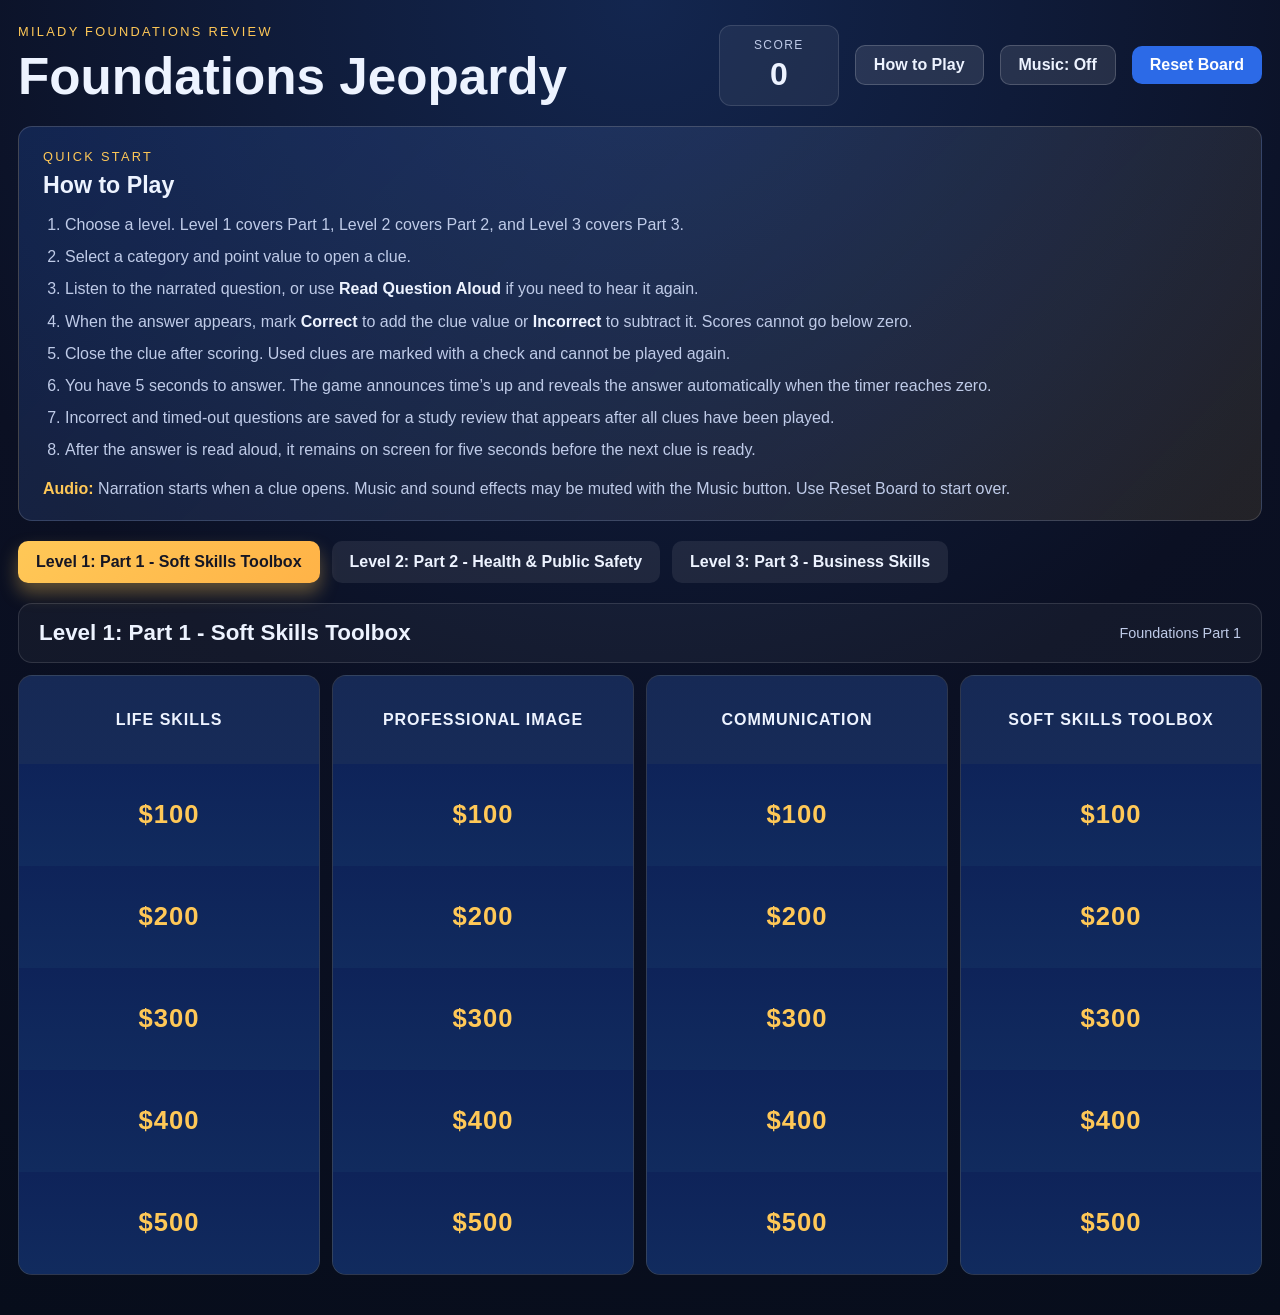
==== index.html @ 56537170 "Add files via upload" ====
<!DOCTYPE html>
<html lang="en">
  <head>
    <meta charset="UTF-8" />
    <meta name="viewport" content="width=device-width, initial-scale=1.0" />
    <title>Foundations Jeopardy</title>
    <link rel="stylesheet" href="style.css" />
  </head>
  <body>
    <div class="app-shell">
      <header class="topbar">
        <div>
          <p class="eyebrow">Milady Foundations Review</p>
          <h1>Foundations Jeopardy</h1>
        </div>
        <div class="scoreboard">
          <div class="score-box">
            <span>Score</span>
            <strong id="score">0</strong>
          </div>
          <button id="instructions-toggle" class="instructions-btn" aria-expanded="true" aria-controls="instructions-panel">
            How to Play
          </button>
          <button id="music-toggle" class="instructions-btn" aria-pressed="false">Music: Off</button>
          <button id="reset-game" class="reset-btn">Reset Board</button>
        </div>
      </header>

      <section id="instructions-panel" class="instructions-panel" aria-labelledby="instructions-title">
        <div>
          <p class="eyebrow">Quick start</p>
          <h2 id="instructions-title">How to Play</h2>
          <ol>
            <li>Choose a level. Level 1 covers Part 1, Level 2 covers Part 2, and Level 3 covers Part 3.</li>
            <li>Select a category and point value to open a clue.</li>
            <li>Listen to the narrated question, or use <strong>Read Question Aloud</strong> if you need to hear it again.</li>
            <li>When the answer appears, mark <strong>Correct</strong> to add the clue value or <strong>Incorrect</strong> to subtract it. Scores cannot go below zero.</li>
            <li>Close the clue after scoring. Used clues are marked with a check and cannot be played again.</li>
            <li>You have 5 seconds to answer. The game announces time’s up and reveals the answer automatically when the timer reaches zero.</li>
            <li>Incorrect and timed-out questions are saved for a study review that appears after all clues have been played.</li>
            <li>After the answer is read aloud, it remains on screen for five seconds before the next clue is ready.</li>
          </ol>
          <p class="instructions-note"><strong>Audio:</strong> Narration starts when a clue opens. Music and sound effects may be muted with the Music button. Use Reset Board to start over.</p>
        </div>
      </section>

      <nav class="level-tabs" id="level-tabs" aria-label="Game levels"></nav>

      <main id="game-board" class="game-board" aria-live="polite"></main>
      <section id="review-panel" class="review-panel hidden" aria-labelledby="review-title"></section>
    </div>

    <div id="clue-modal" class="modal hidden" role="dialog" aria-modal="true" aria-labelledby="modal-title">
      <div class="modal-card">
        <button id="close-modal" class="close-modal" aria-label="Close clue">×</button>
        <p id="modal-level" class="modal-level"></p>
        <h2 id="modal-title">Question</h2>
        <div class="timer-row">
          <span>Time to answer</span>
          <strong id="timer">5</strong>
          <span>seconds</span>
        </div>
        <div id="modal-body" class="modal-body"></div>
        <button id="read-question" class="secondary-btn" type="button">Read Question Aloud</button>
        <div id="answer-controls" class="modal-actions hidden">
          <button id="show-answer" class="primary-btn">Reveal Answer</button>
          <button id="mark-correct" class="success-btn">Correct</button>
          <button id="mark-incorrect" class="danger-btn">Incorrect</button>
        </div>
        <div id="answer-box" class="answer-box hidden"></div>
      </div>
    </div>

    <script src="script.js"></script>
  </body>
</html>
---- style.css ----
:root {
  --bg: #0b1023;
  --panel: #111b35;
  --panel-2: #172949;
  --primary: #2c6ae7;
  --accent: #ffc857;
  --danger: #f45558;
  --success: #2ec27e;
  --text: #edf3ff;
  --muted: #bfcbe8;
  --board-dark: #091225;
  --shadow: rgba(9, 18, 37, 0.4);
}

* {
  box-sizing: border-box;
}

body {
  margin: 0;
  font-family: Arial, Helvetica, sans-serif;
  background: radial-gradient(circle at top, #13264f 0%, var(--bg) 52%, #070d1b 100%);
  color: var(--text);
}

button {
  font: inherit;
}

.app-shell {
  max-width: 1400px;
  margin: 0 auto;
  padding: 24px 18px 40px;
}

.topbar {
  display: flex;
  justify-content: space-between;
  align-items: center;
  gap: 20px;
  margin-bottom: 20px;
}

.eyebrow {
  margin: 0 0 8px;
  font-size: 0.8rem;
  letter-spacing: 0.18em;
  text-transform: uppercase;
  color: var(--accent);
}

h1 {
  margin: 0;
  font-size: clamp(2rem, 4vw, 3.5rem);
}

.scoreboard {
  display: flex;
  align-items: center;
  gap: 16px;
}

.score-box {
  padding: 12px 18px;
  background: rgba(255, 255, 255, 0.06);
  border: 1px solid rgba(255, 255, 255, 0.12);
  border-radius: 12px;
  min-width: 120px;
  text-align: center;
}

.score-box span {
  display: block;
  font-size: 0.75rem;
  letter-spacing: 0.12em;
  text-transform: uppercase;
  color: var(--muted);
}

.score-box strong {
  display: block;
  font-size: 2rem;
  margin-top: 4px;
}

.reset-btn,
.primary-btn,
.success-btn,
.danger-btn,
.instructions-btn,
.level-tab {
  border: none;
  border-radius: 10px;
  cursor: pointer;
  transition: transform 0.15s ease, filter 0.15s ease;
}

.reset-btn,
.primary-btn,
.success-btn,
.danger-btn,
.instructions-btn {
  padding: 10px 18px;
  font-weight: 700;
}

.reset-btn,
.primary-btn {
  background: var(--primary);
  color: white;
}

.instructions-btn {
  background: rgba(255, 255, 255, 0.1);
  border: 1px solid rgba(255, 255, 255, 0.18);
  color: var(--text);
}

.success-btn {
  background: var(--success);
  color: white;
}

.danger-btn {
  background: var(--danger);
  color: white;
}

.instructions-panel {
  margin: 0 0 20px;
  padding: 22px 24px;
  background: linear-gradient(135deg, rgba(44, 106, 231, 0.2), rgba(255, 200, 87, 0.1));
  border: 1px solid rgba(255, 255, 255, 0.15);
  border-radius: 14px;
}

.instructions-panel.hidden {
  display: none;
}

.instructions-panel h2 {
  margin: 0 0 12px;
  font-size: 1.45rem;
}

.instructions-panel ol {
  margin: 0;
  padding-left: 22px;
  color: var(--muted);
  line-height: 1.7;
}

.instructions-panel li + li {
  margin-top: 5px;
}

.instructions-panel strong {
  color: var(--text);
}

.instructions-note {
  margin: 16px 0 0;
  color: var(--muted);
}

.instructions-note strong {
  color: var(--accent);
}

.level-tabs {
  display: flex;
  gap: 12px;
  flex-wrap: wrap;
  margin-bottom: 20px;
}

.level-tab {
  background: rgba(255, 255, 255, 0.08);
  color: var(--text);
  padding: 12px 18px;
  font-weight: 700;
  min-width: 180px;
}

.level-tab.active {
  background: linear-gradient(135deg, var(--accent), #ffb347);
  color: #151624;
  box-shadow: 0 10px 18px rgba(255, 200, 87, 0.35);
}

.game-board {
  display: grid;
  gap: 12px;
}

.review-panel {
  margin-top: 24px;
  padding: 24px;
  background: linear-gradient(135deg, rgba(244, 85, 88, 0.12), rgba(255, 200, 87, 0.08));
  border: 1px solid rgba(255, 200, 87, 0.3);
  border-radius: 14px;
}

.review-panel.hidden {
  display: none;
}

.review-panel h2 {
  margin: 0 0 8px;
}

.review-intro {
  margin: 0 0 18px;
  color: var(--muted);
}

.review-list {
  display: grid;
  gap: 12px;
}

.review-card {
  padding: 16px;
  background: rgba(9, 18, 37, 0.55);
  border: 1px solid rgba(255, 255, 255, 0.12);
  border-radius: 10px;
  line-height: 1.55;
}

.review-card p {
  margin: 10px 0 0;
}

.review-card-heading {
  display: flex;
  justify-content: space-between;
  gap: 12px;
  align-items: center;
  color: var(--accent);
  font-size: 0.85rem;
  font-weight: 700;
  text-transform: uppercase;
}

.read-review-btn {
  border: 1px solid rgba(255, 255, 255, 0.2);
  border-radius: 8px;
  padding: 6px 10px;
  background: rgba(255, 255, 255, 0.08);
  color: var(--text);
  cursor: pointer;
  text-transform: none;
}

.review-answer {
  color: #dffbf0;
}

.level-header {
  background: rgba(255, 255, 255, 0.04);
  border: 1px solid rgba(255, 255, 255, 0.12);
  border-radius: 14px;
  padding: 16px 20px;
  display: flex;
  justify-content: space-between;
  align-items: center;
  gap: 12px;
}

.level-header h2 {
  margin: 0;
  font-size: 1.4rem;
}

.level-header span {
  color: var(--muted);
  font-size: 0.9rem;
}

.board-grid {
  display: grid;
  grid-template-columns: repeat(4, minmax(160px, 1fr));
  gap: 12px;
}

.category {
  background: linear-gradient(180deg, var(--panel) 0%, var(--panel-2) 100%);
  border-radius: 14px;
  border: 1px solid rgba(255, 255, 255, 0.12);
  overflow: hidden;
  min-height: 160px;
}

.category-header {
  background: rgba(44, 106, 231, 0.18);
  color: var(--text);
  font-weight: 800;
  text-align: center;
  padding: 18px 10px;
  min-height: 88px;
  display: flex;
  align-items: center;
  justify-content: center;
  text-transform: uppercase;
  letter-spacing: 0.06em;
}

.clue {
  display: flex;
  align-items: center;
  justify-content: center;
  width: 100%;
  background: linear-gradient(180deg, #0e2359 0%, #112b5e 100%);
  border: 0;
  color: var(--accent);
  font-weight: 900;
  font-size: clamp(1.3rem, 2vw, 2rem);
  letter-spacing: 0.04em;
  min-height: 102px;
  padding: 16px;
  cursor: pointer;
}

.clue.used {
  background: rgba(255, 255, 255, 0.08);
  color: rgba(255, 255, 255, 0.38);
  cursor: not-allowed;
}

.clue:hover:not(.used),
.primary-btn:hover,
.success-btn:hover,
.danger-btn:hover,
.reset-btn:hover,
.instructions-btn:hover,
.level-tab:hover {
  filter: brightness(1.08);
  transform: translateY(-1px);
}

.modal {
  position: fixed;
  inset: 0;
  background: rgba(3, 7, 18, 0.7);
  display: flex;
  align-items: center;
  justify-content: center;
  padding: 20px;
}

.modal.hidden,
.answer-box.hidden,
.modal-actions.hidden {
  display: none;
}

.modal-card {
  position: relative;
  width: min(720px, 100%);
  background: linear-gradient(180deg, #101d3a 0%, #0d1830 100%);
  border: 1px solid rgba(255, 255, 255, 0.15);
  border-radius: 18px;
  padding: 32px 28px 24px;
  box-shadow: 0 24px 48px var(--shadow);
}

.close-modal {
  position: absolute;
  top: 12px;
  right: 16px;
  background: transparent;
  border: none;
  font-size: 2rem;
  color: white;
  cursor: pointer;
}

.modal-level {
  margin: 0 0 18px;
  color: var(--accent);
  text-transform: uppercase;
  letter-spacing: 0.12em;
  font-size: 0.8rem;
  font-weight: 700;
}

.timer-row {
  display: inline-flex;
  align-items: center;
  gap: 6px;
  margin-bottom: 16px;
  padding: 8px 12px;
  border: 1px solid rgba(255, 200, 87, 0.35);
  border-radius: 999px;
  color: var(--muted);
  font-size: 0.9rem;
}

.timer-row strong {
  min-width: 2ch;
  color: var(--accent);
  font-size: 1.2rem;
  text-align: center;
}

.timer-row.warning {
  border-color: var(--danger);
  color: #ffd4d4;
}

.timer-row.warning strong {
  color: var(--danger);
}

#modal-title {
  margin: 0 0 18px;
  font-size: clamp(1.8rem, 2vw, 2.4rem);
}

.modal-body {
  line-height: 1.75;
  font-size: clamp(1.1rem, 2vw, 1.5rem);
  min-height: 100px;
}

.modal-actions {
  display: flex;
  gap: 12px;
  flex-wrap: wrap;
  margin-top: 20px;
}

.secondary-btn {
  margin-top: 12px;
  padding: 9px 14px;
  border: 1px solid rgba(255, 255, 255, 0.2);
  border-radius: 9px;
  background: rgba(255, 255, 255, 0.08);
  color: var(--text);
  cursor: pointer;
}

.answer-box {
  margin-top: 18px;
  background: rgba(46, 194, 126, 0.12);
  border: 1px solid rgba(46, 194, 126, 0.25);
  border-radius: 12px;
  padding: 14px 16px;
  color: #dffbf0;
  line-height: 1.5;
}

@media (max-width: 900px) {
  .board-grid {
    grid-template-columns: repeat(2, minmax(140px, 1fr));
  }
}

@media (max-width: 600px) {
  .topbar {
    flex-direction: column;
    align-items: stretch;
  }

  .scoreboard {
    justify-content: flex-start;
    flex-wrap: wrap;
  }

  .board-grid {
    grid-template-columns: 1fr;
  }

  .level-tab {
    flex: 1 1 120px;
  }

  .review-card-heading {
    align-items: flex-start;
    flex-direction: column;
  }
}
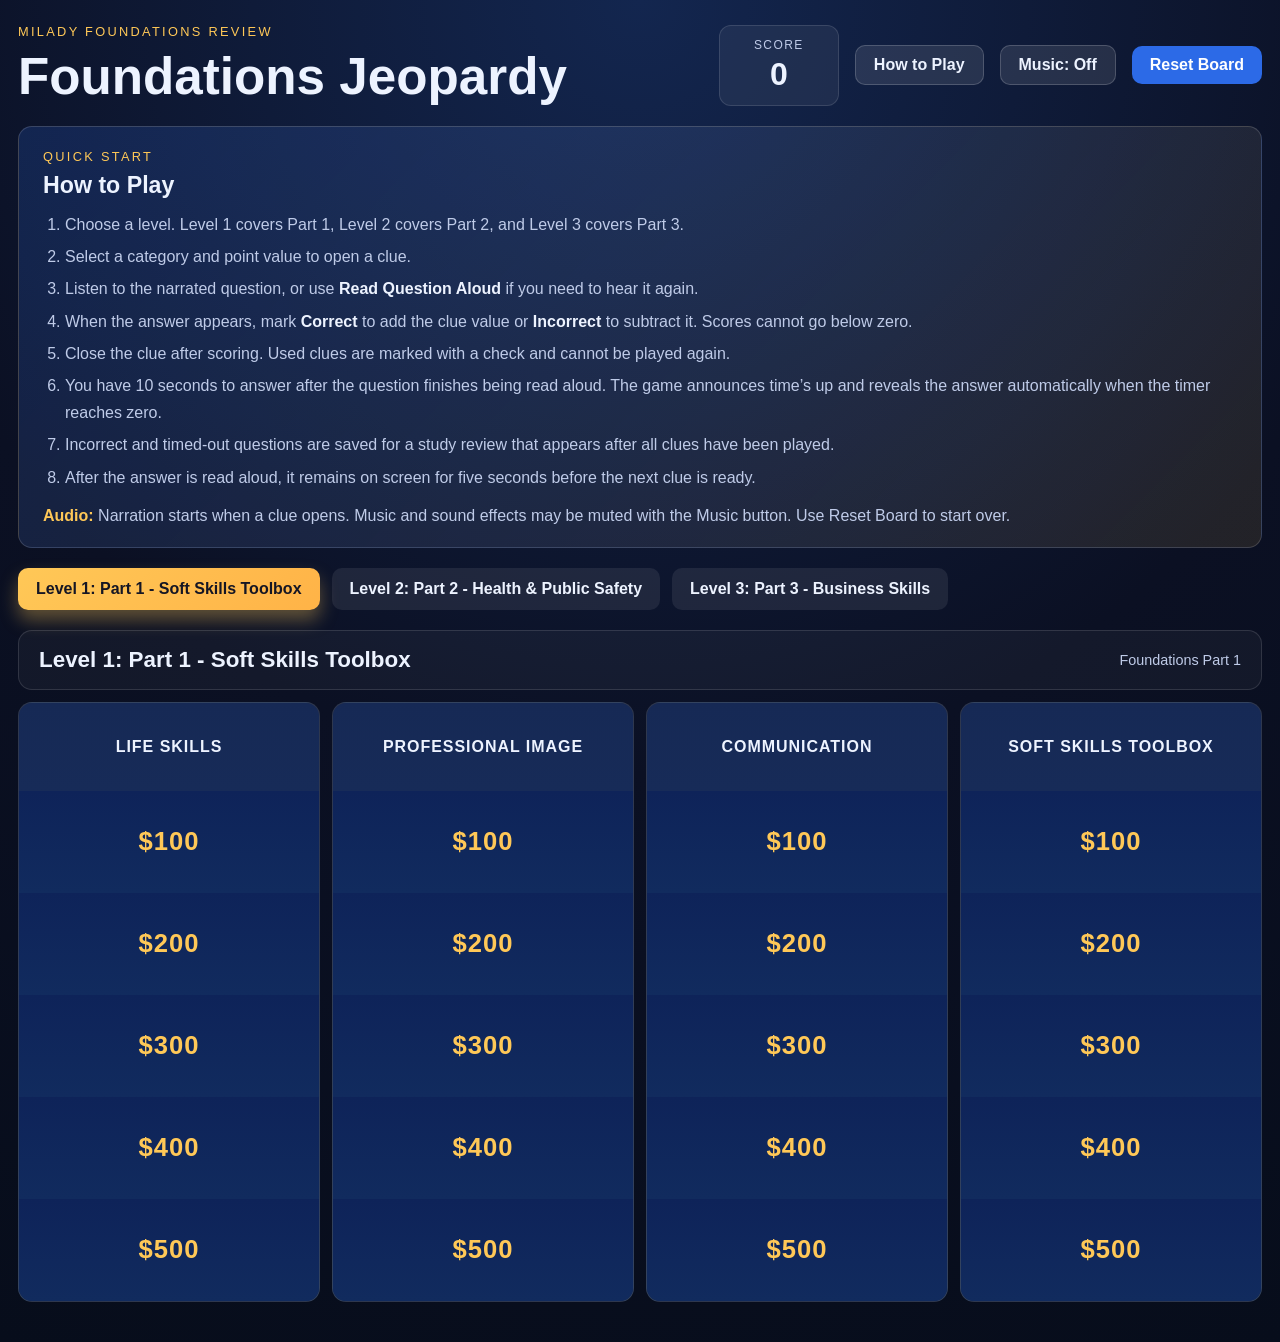
==== commit e808a2d7: "Update Jeopardy timer and narration" ====
--- a/index.html
+++ b/index.html
@@ -36,7 +36,7 @@
             <li>Listen to the narrated question, or use <strong>Read Question Aloud</strong> if you need to hear it again.</li>
             <li>When the answer appears, mark <strong>Correct</strong> to add the clue value or <strong>Incorrect</strong> to subtract it. Scores cannot go below zero.</li>
             <li>Close the clue after scoring. Used clues are marked with a check and cannot be played again.</li>
-            <li>You have 5 seconds to answer. The game announces time’s up and reveals the answer automatically when the timer reaches zero.</li>
+            <li>You have 10 seconds to answer after the question finishes being read aloud. The game announces time’s up and reveals the answer automatically when the timer reaches zero.</li>
             <li>Incorrect and timed-out questions are saved for a study review that appears after all clues have been played.</li>
             <li>After the answer is read aloud, it remains on screen for five seconds before the next clue is ready.</li>
           </ol>
@@ -57,7 +57,7 @@
         <h2 id="modal-title">Question</h2>
         <div class="timer-row">
           <span>Time to answer</span>
-          <strong id="timer">5</strong>
+          <strong id="timer">10</strong>
           <span>seconds</span>
         </div>
         <div id="modal-body" class="modal-body"></div>
